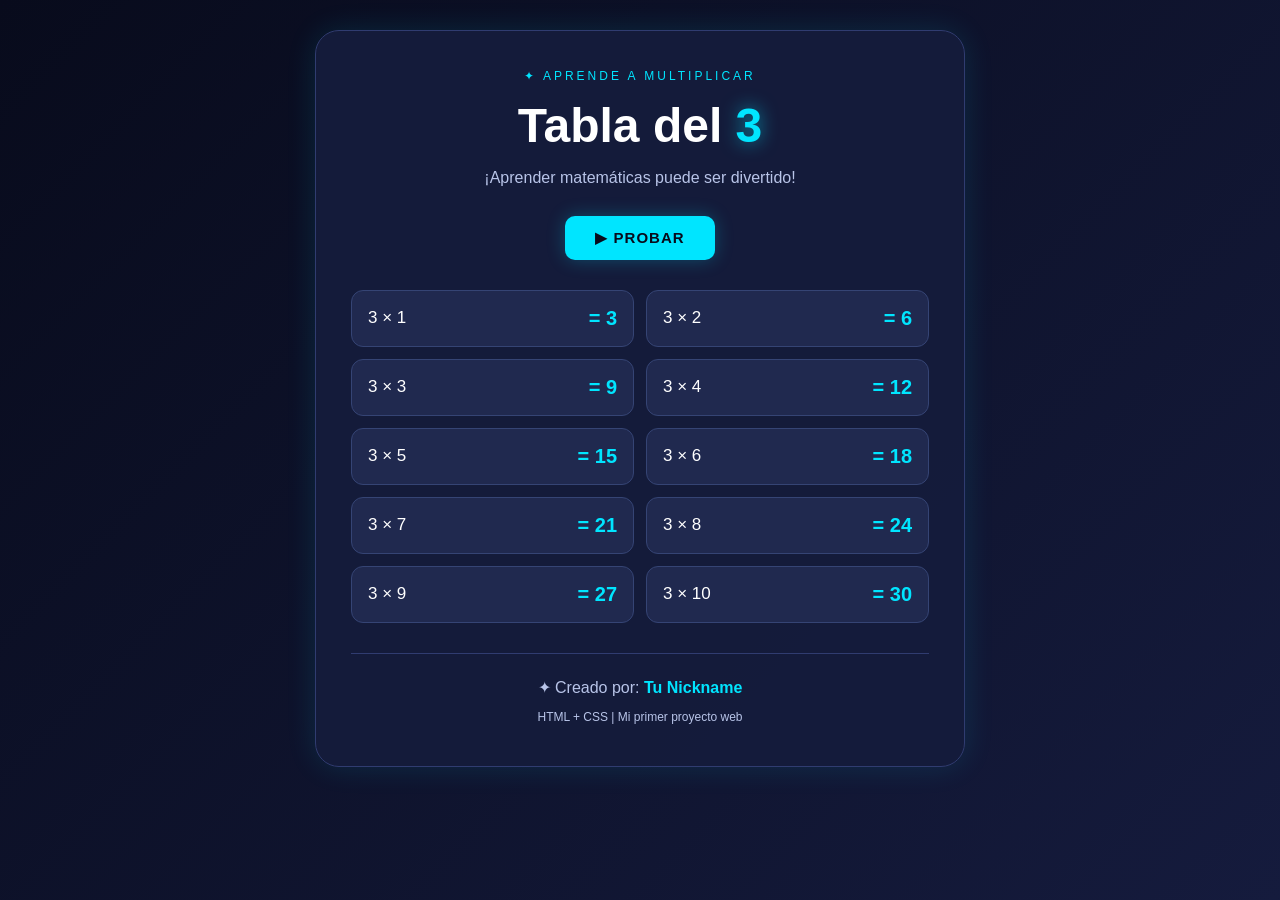
==== tablas/multiplicar.html @ f5be6484 "subir las tablas al repositorio" ====
<!DOCTYPE html>
<html lang="es">
<head>
    <meta charset="UTF-8">
    <meta name="viewport" content="width=device-width, initial-scale=1.0">
    <title>Tabla del 3 | Mi Proyecto</title>
    <link rel="stylesheet" href="multiplicar.css">
</head>
<body>

    <main class="contenedor">

        <header>
            <span class="etiqueta">✦ APRENDE A MULTIPLICAR</span>
            <h1>Tabla del <span>3</span></h1>
            <p class="descripcion">
                ¡Aprender matemáticas puede ser divertido!
            </p>
        </header>

        <button class="boton">▶ PROBAR</button>

        <section class="tabla" aria-label="Tabla de multiplicar del 3">
            <p>3 × 1 <strong>= 3</strong></p>
            <p>3 × 2 <strong>= 6</strong></p>
            <p>3 × 3 <strong>= 9</strong></p>
            <p>3 × 4 <strong>= 12</strong></p>
            <p>3 × 5 <strong>= 15</strong></p>
            <p>3 × 6 <strong>= 18</strong></p>
            <p>3 × 7 <strong>= 21</strong></p>
            <p>3 × 8 <strong>= 24</strong></p>
            <p>3 × 9 <strong>= 27</strong></p>
            <p>3 × 10 <strong>= 30</strong></p>
        </section>

        <footer>
            <p>✦ Creado por: <strong>Tu Nickname</strong></p>
            <small>HTML + CSS | Mi primer proyecto web</small>
        </footer>

    </main>

</body>
</html>
---- tablas/multiplicar.css ----
/* Configuración general */
* {
    margin: 0;
    padding: 0;
    box-sizing: border-box;
}

body {
    font-family: "Segoe UI", Arial, sans-serif;
    min-height: 100vh;
    padding: 30px 15px;
    background: linear-gradient(135deg, #080b1c, #151b3d);
    color: #ffffff;
}

/* Tarjeta principal */
.contenedor {
    width: 100%;
    max-width: 650px;
    margin: 0 auto;
    padding: 35px;
    text-align: center;
    background: rgba(21, 28, 59, 0.95);
    border: 1px solid #303c70;
    border-radius: 24px;
    box-shadow: 0 0 30px rgba(0, 225, 255, 0.12);
}

/* Encabezado */
.etiqueta {
    display: inline-block;
    color: #00e5ff;
    font-size: 12px;
    letter-spacing: 3px;
    margin-bottom: 15px;
}

h1 {
    font-size: clamp(32px, 6vw, 48px);
    margin-bottom: 12px;
}

h1 span {
    color: #00e5ff;
    text-shadow: 0 0 18px rgba(0, 229, 255, 0.6);
}

.descripcion {
    color: #b8c4e8;
    margin-bottom: 25px;
    line-height: 1.6;
}

/* Botón decorativo */
.boton {
    padding: 13px 30px;
    margin-bottom: 30px;
    color: #080b1c;
    background: #00e5ff;
    border: none;
    border-radius: 10px;
    font-size: 15px;
    font-weight: bold;
    letter-spacing: 1px;
    cursor: default;
    box-shadow: 0 0 18px rgba(0, 229, 255, 0.25);
}

/* Tabla de multiplicar */
.tabla {
    display: grid;
    grid-template-columns: repeat(2, minmax(0, 1fr));
    gap: 12px;
}

.tabla p {
    display: flex;
    justify-content: space-between;
    align-items: center;
    gap: 8px;
    padding: 16px;
    background: #20294f;
    border: 1px solid #354474;
    border-radius: 12px;
    color: #ffffff;
    font-size: 17px;
    transition: transform 0.2s, border-color 0.2s;
}

.tabla p:hover {
    transform: translateY(-3px);
    border-color: #00e5ff;
}

.tabla strong {
    color: #00e5ff;
    font-size: 20px;
}

/* Pie de página */
footer {
    margin-top: 30px;
    padding-top: 20px;
    border-top: 1px solid #303c70;
    color: #b8c4e8;
    line-height: 1.8;
}

footer strong {
    color: #00e5ff;
}

footer small {
    font-size: 12px;
}

/* Diseño para celulares */
@media (max-width: 480px) {
    body {
        padding: 15px 10px;
    }

    .contenedor {
        padding: 25px 15px;
        border-radius: 18px;
    }

    .etiqueta {
        letter-spacing: 1px;
    }

    .tabla {
        grid-template-columns: 1fr;
    }

    .tabla p {
        padding: 14px;
    }
}

/* Respeta la preferencia de movimiento del usuario */
@media (prefers-reduced-motion: reduce) {
    *,
    *::before,
    *::after {
        transition: none !important;
        animation: none !important;
    }
}
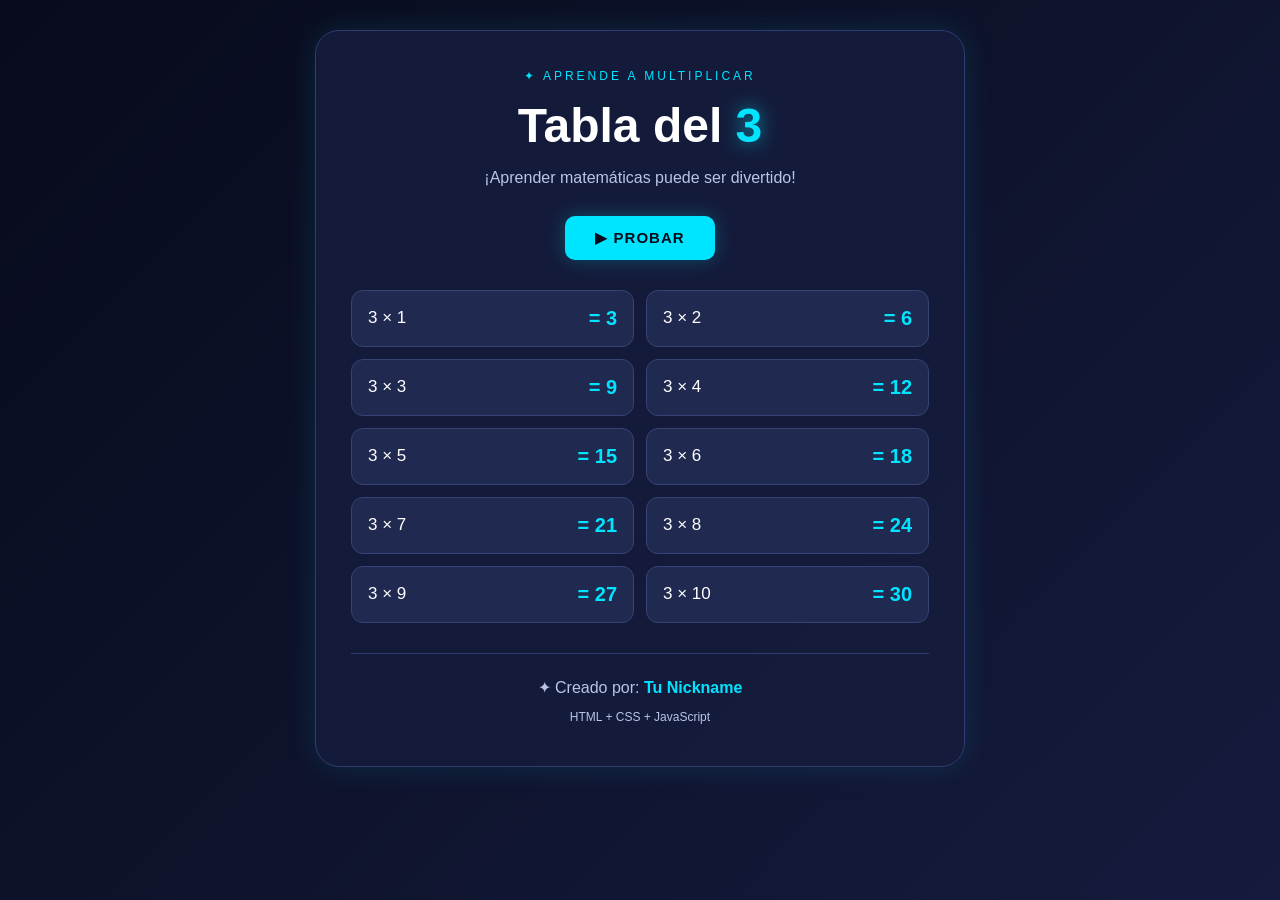
==== commit 995113f3: "corregir los errores" ====
--- a/tablas/multiplicar.html
+++ b/tablas/multiplicar.html
@@ -4,12 +4,13 @@
 <head>
     <meta charset="UTF-8">
     <meta name="viewport" content="width=device-width, initial-scale=1.0">
-    <title>Tabla del 3 | Mi Proyecto</title>
+    <title>Tabla de multiplicar</title>
     <link rel="stylesheet" href="multiplicar.css">
+    <script src="multiplicar.js" defer></script>
 </head>
 <body>
 
-    <main class="contenedor">
+    <main class="contenedor" id="contenedor">
 
         <header>
             <span class="etiqueta">✦ APRENDE A MULTIPLICAR</span>
@@ -19,7 +20,9 @@
             </p>
         </header>
 
-        <button class="boton">▶ PROBAR</button>
+        <button class="boton" onclick="generarTablas()">
+            ▶ PROBAR
+        </button>
 
         <section class="tabla" aria-label="Tabla de multiplicar del 3">
             <p>3 × 1 <strong>= 3</strong></p>
@@ -36,7 +39,7 @@
 
         <footer>
             <p>✦ Creado por: <strong>Tu Nickname</strong></p>
-            <small>HTML + CSS | Mi primer proyecto web</small>
+            <small>HTML + CSS + JavaScript</small>
         </footer>
 
     </main>
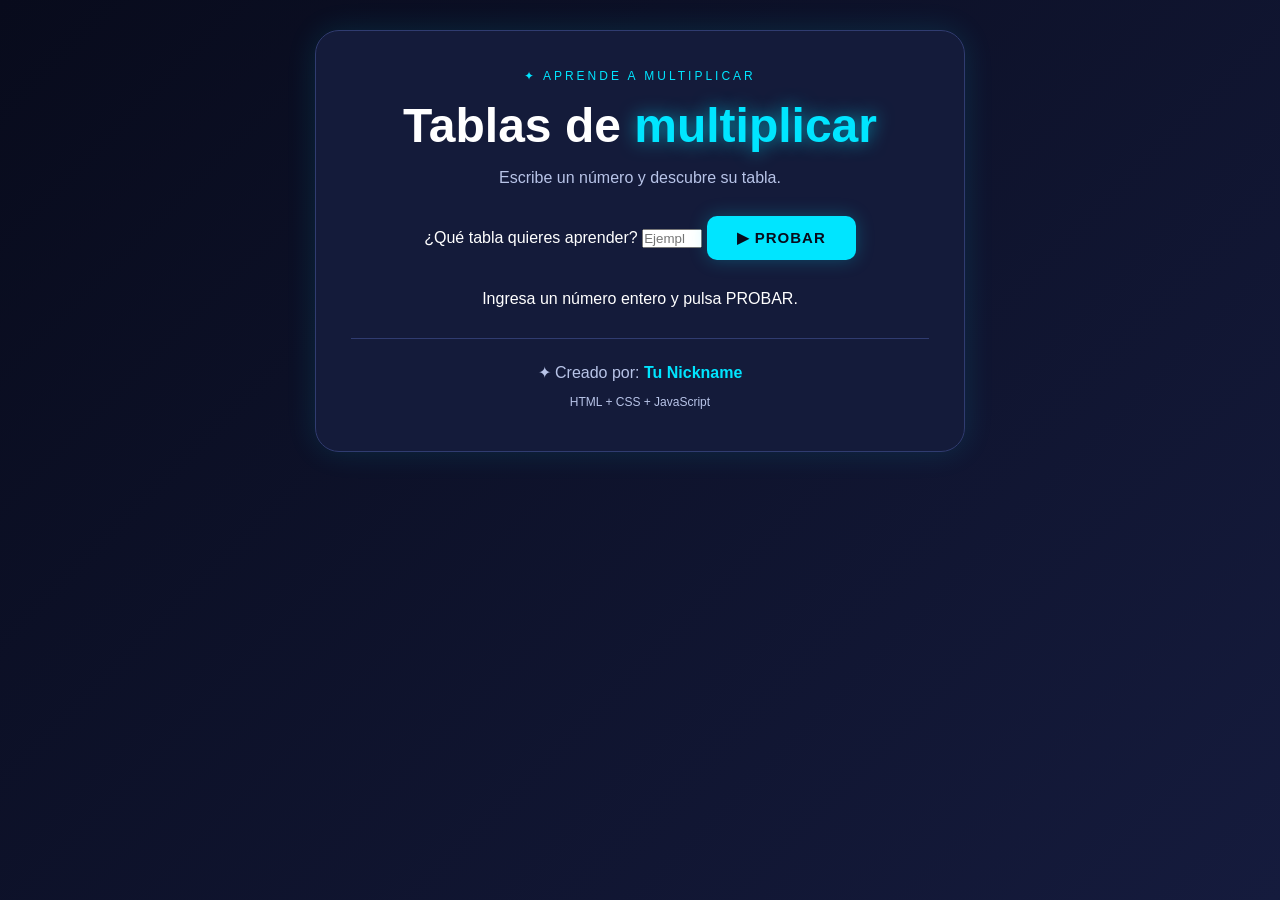
==== commit 0802335a: "Mas cambios en el html y el js para mejorar y que funciones el boton probar" ====
--- a/tablas/multiplicar.html
+++ b/tablas/multiplicar.html
@@ -4,7 +4,7 @@
 <head>
     <meta charset="UTF-8">
     <meta name="viewport" content="width=device-width, initial-scale=1.0">
-    <title>Tabla de multiplicar</title>
+    <title>Tablas de multiplicar</title>
     <link rel="stylesheet" href="multiplicar.css">
     <script src="multiplicar.js" defer></script>
 </head>
@@ -14,28 +14,32 @@
 
         <header>
             <span class="etiqueta">✦ APRENDE A MULTIPLICAR</span>
-            <h1>Tabla del <span>3</span></h1>
+            <h1>Tablas de <span>multiplicar</span></h1>
             <p class="descripcion">
-                ¡Aprender matemáticas puede ser divertido!
+                Escribe un número y descubre su tabla.
             </p>
         </header>
 
-        <button class="boton" onclick="generarTablas()">
-            ▶ PROBAR
-        </button>
+        <section class="entrada">
+            <label for="numero">¿Qué tabla quieres aprender?</label>
 
-        <section class="tabla" aria-label="Tabla de multiplicar del 3">
-            <p>3 × 1 <strong>= 3</strong></p>
-            <p>3 × 2 <strong>= 6</strong></p>
-            <p>3 × 3 <strong>= 9</strong></p>
-            <p>3 × 4 <strong>= 12</strong></p>
-            <p>3 × 5 <strong>= 15</strong></p>
-            <p>3 × 6 <strong>= 18</strong></p>
-            <p>3 × 7 <strong>= 21</strong></p>
-            <p>3 × 8 <strong>= 24</strong></p>
-            <p>3 × 9 <strong>= 27</strong></p>
-            <p>3 × 10 <strong>= 30</strong></p>
+            <input
+                type="number"
+                id="numero"
+                min="0"
+                max="1000"
+                step="1"
+                placeholder="Ejemplo: 8"
+            >
+
+            <button class="boton" onclick="generarTablas()">
+                ▶ PROBAR
+            </button>
+
+            <p class="ayuda">Ingresa un número entero y pulsa PROBAR.</p>
         </section>
+
+        <section id="resultado" class="tabla" aria-live="polite"></section>
 
         <footer>
             <p>✦ Creado por: <strong>Tu Nickname</strong></p>
